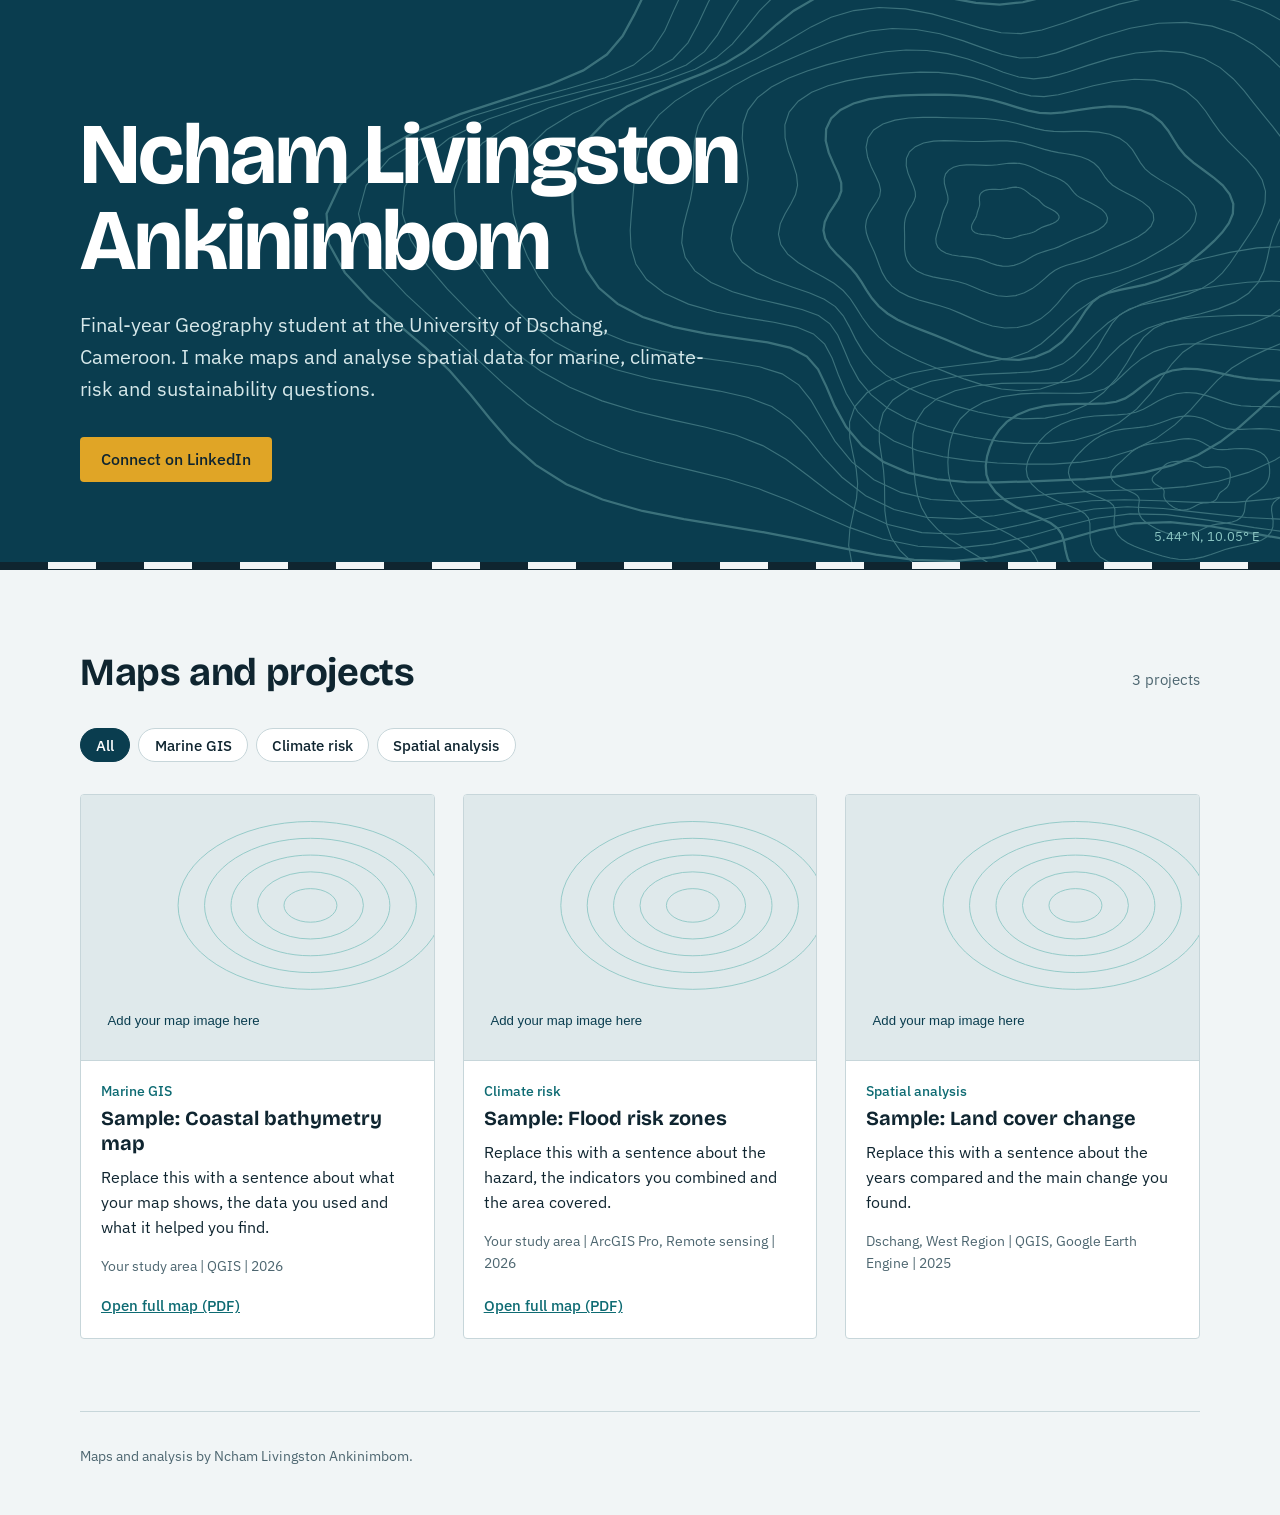
==== index.html @ 6f23597f "Add portfolio site" ====
<!DOCTYPE html>
<html lang="en">
<head>
  <meta charset="utf-8">
  <meta name="viewport" content="width=device-width, initial-scale=1">
  <title>Maps and spatial projects | Ncham Livingston Ankinimbom</title>
  <meta name="description" content="Portfolio of maps and GIS projects by Ncham Livingston Ankinimbom, Geography student at the University of Dschang.">
  <link rel="preconnect" href="https://fonts.googleapis.com">
  <link rel="preconnect" href="https://fonts.gstatic.com" crossorigin>
  <link href="https://fonts.googleapis.com/css2?family=Bricolage+Grotesque:opsz,wght@12..96,500;12..96,700&family=IBM+Plex+Sans:wght@400;500&display=swap" rel="stylesheet">
  <link rel="stylesheet" href="style.css">
</head>
<body>

  <header class="hero">
    <svg id="contours" class="contours" aria-hidden="true" focusable="false" preserveAspectRatio="xMidYMid slice"></svg>
    <div class="wrap hero-inner">
      <h1 id="site-name">Your name</h1>
      <p id="site-bio" class="bio"></p>
      <p class="links">
        <a id="link-linkedin" class="btn btn-solid" href="#" target="_blank" rel="noopener">Connect on LinkedIn</a>
        <a id="link-email" class="btn btn-line" href="#" hidden>Send an email</a>
      </p>
    </div>
    <p id="site-coords" class="coords"></p>
  </header>

  <div class="scalebar" aria-hidden="true"></div>

  <main class="wrap">
    <section aria-labelledby="gallery-title">
      <div class="gallery-head">
        <h2 id="gallery-title">Maps and projects</h2>
        <p id="count" class="count" aria-live="polite"></p>
      </div>

      <div id="filters" class="filters" role="group" aria-label="Filter projects by topic"></div>

      <ul id="grid" class="grid"></ul>
      <p id="empty" class="empty" hidden>No projects in this topic yet. Add one in projects.js.</p>
    </section>
  </main>

  <footer class="wrap footer">
    <p id="footer-text"></p>
  </footer>

  <dialog id="viewer" class="viewer" aria-labelledby="viewer-title">
    <button id="viewer-close" class="viewer-close" type="button">Close</button>
    <img id="viewer-img" alt="">
    <p id="viewer-title" class="viewer-title"></p>
  </dialog>

  <script src="projects.js"></script>
  <script src="script.js"></script>
</body>
</html>
---- style.css ----
:root {
  --paper: #f1f5f6;
  --ink: #0f2530;
  --muted: #4d6670;
  --line: #c7d6da;
  --deep: #0a3d4f;
  --teal: #0e6b73;
  --shallow: #8cc7c4;
  --marker: #e0a526;

  --display: "Bricolage Grotesque", "Segoe UI", system-ui, sans-serif;
  --body: "IBM Plex Sans", "Segoe UI", system-ui, sans-serif;
  color-scheme: light;
}

*, *::before, *::after { box-sizing: border-box; }

html { -webkit-text-size-adjust: 100%; }

body {
  margin: 0;
  background: var(--paper);
  color: var(--ink);
  font-family: var(--body);
  font-size: 1.0625rem;
  line-height: 1.6;
}

.wrap {
  width: min(1120px, 100% - 2.5rem);
  margin-inline: auto;
}

a { color: var(--teal); }

:focus-visible {
  outline: 3px solid var(--marker);
  outline-offset: 3px;
}

/* ---------- Hero ---------- */
.hero {
  position: relative;
  overflow: hidden;
  background: var(--deep);
  color: #fff;
  padding: clamp(3.5rem, 9vw, 7rem) 0 clamp(3rem, 7vw, 5rem);
}

.contours {
  position: absolute;
  inset: 0;
  width: 100%;
  height: 100%;
  fill: none;
  stroke: var(--shallow);
  stroke-width: 1;
  opacity: 0.38;
}

.hero-inner { position: relative; }

.hero h1 {
  margin: 0;
  max-width: 14ch;
  font-family: var(--display);
  font-weight: 700;
  font-size: clamp(2.6rem, 8vw, 5.4rem);
  line-height: 1;
  letter-spacing: -0.02em;
}

.bio {
  margin: 1.5rem 0 0;
  max-width: 52ch;
  font-size: clamp(1.05rem, 2.2vw, 1.25rem);
  color: #d6e8ea;
}

.links {
  display: flex;
  flex-wrap: wrap;
  gap: 0.75rem;
  margin: 2rem 0 0;
}

.btn {
  display: inline-block;
  padding: 0.7rem 1.2rem;
  border: 2px solid transparent;
  border-radius: 4px;
  font: 500 1rem/1.2 var(--body);
  text-decoration: none;
  cursor: pointer;
}

.btn-solid { background: var(--marker); color: var(--ink); }
.btn-solid:hover { background: #f0b83a; }

.btn-line { border-color: var(--shallow); color: #fff; }
.btn-line:hover { background: rgba(255, 255, 255, 0.1); }

.btn[hidden] { display: none; }

.coords {
  position: absolute;
  right: 1.25rem;
  bottom: 0.9rem;
  margin: 0;
  font-size: 0.8125rem;
  color: var(--shallow);
  font-variant-numeric: tabular-nums;
}

/* Scale bar used as the divider under the hero */
.scalebar {
  height: 8px;
  background:
    repeating-linear-gradient(90deg, var(--ink) 0 48px, var(--paper) 48px 96px);
  border-bottom: 1px solid var(--ink);
}

/* ---------- Gallery ---------- */
main { padding-block: clamp(2.5rem, 6vw, 4.5rem); }

.gallery-head {
  display: flex;
  flex-wrap: wrap;
  align-items: baseline;
  justify-content: space-between;
  gap: 0.5rem 1.5rem;
}

.gallery-head h2 {
  margin: 0;
  font-family: var(--display);
  font-weight: 700;
  font-size: clamp(1.7rem, 4vw, 2.4rem);
  letter-spacing: -0.01em;
}

.count { margin: 0; color: var(--muted); font-size: 0.95rem; }

.filters {
  display: flex;
  flex-wrap: wrap;
  gap: 0.5rem;
  margin: 1.5rem 0 2rem;
}

.chip {
  padding: 0.45rem 0.95rem;
  border: 1px solid var(--line);
  border-radius: 999px;
  background: #fff;
  color: var(--ink);
  font: 500 0.95rem/1.2 var(--body);
  cursor: pointer;
}

.chip:hover { border-color: var(--teal); }

.chip[aria-pressed="true"] {
  background: var(--deep);
  border-color: var(--deep);
  color: #fff;
}

.grid {
  display: grid;
  grid-template-columns: repeat(auto-fill, minmax(min(100%, 300px), 1fr));
  gap: 1.75rem;
  margin: 0;
  padding: 0;
  list-style: none;
}

.card {
  display: flex;
  flex-direction: column;
  background: #fff;
  border: 1px solid var(--line);
  border-radius: 4px;
  overflow: hidden;
}

.thumb {
  display: block;
  width: 100%;
  padding: 0;
  border: 0;
  border-bottom: 1px solid var(--line);
  background: #dfe9eb;
  cursor: zoom-in;
}

.thumb img {
  display: block;
  width: 100%;
  aspect-ratio: 4 / 3;
  object-fit: cover;
}

.card-body {
  display: flex;
  flex: 1;
  flex-direction: column;
  padding: 1.1rem 1.25rem 1.25rem;
}

.topic { margin: 0 0 0.25rem; color: var(--teal); font-weight: 500; font-size: 0.9rem; }

.card h3 {
  margin: 0;
  font-family: var(--display);
  font-weight: 700;
  font-size: 1.25rem;
  line-height: 1.25;
}

.desc { margin: 0.6rem 0 0; font-size: 0.98rem; color: var(--ink); }

.meta {
  margin: 0.9rem 0 0;
  font-size: 0.88rem;
  color: var(--muted);
}

.actions {
  display: flex;
  flex-wrap: wrap;
  gap: 0.5rem 1rem;
  margin: auto 0 0;
  padding-top: 1rem;
}

.actions a { font-weight: 500; font-size: 0.95rem; }

.empty { margin-top: 2rem; color: var(--muted); }

/* ---------- Footer ---------- */
.footer {
  padding-block: 2rem 3rem;
  border-top: 1px solid var(--line);
  color: var(--muted);
  font-size: 0.9rem;
}

.footer p { margin: 0; }

/* ---------- Image viewer ---------- */
.viewer {
  width: min(1100px, 96vw);
  max-height: 94vh;
  padding: 1rem;
  border: 0;
  border-radius: 4px;
  background: #fff;
}

.viewer::backdrop { background: rgba(10, 30, 40, 0.8); }

.viewer img {
  display: block;
  max-width: 100%;
  max-height: 78vh;
  margin: 2.5rem auto 0;
  object-fit: contain;
}

.viewer-title { margin: 0.75rem 0 0; font-weight: 500; text-align: center; }

.viewer-close {
  position: absolute;
  top: 0.75rem;
  right: 0.75rem;
  padding: 0.4rem 0.9rem;
  border: 1px solid var(--line);
  border-radius: 4px;
  background: #fff;
  font: 500 0.95rem/1.2 var(--body);
  cursor: pointer;
}

@media (max-width: 520px) {
  .coords { position: static; padding: 1.5rem 1.25rem 0; position: relative; }
}
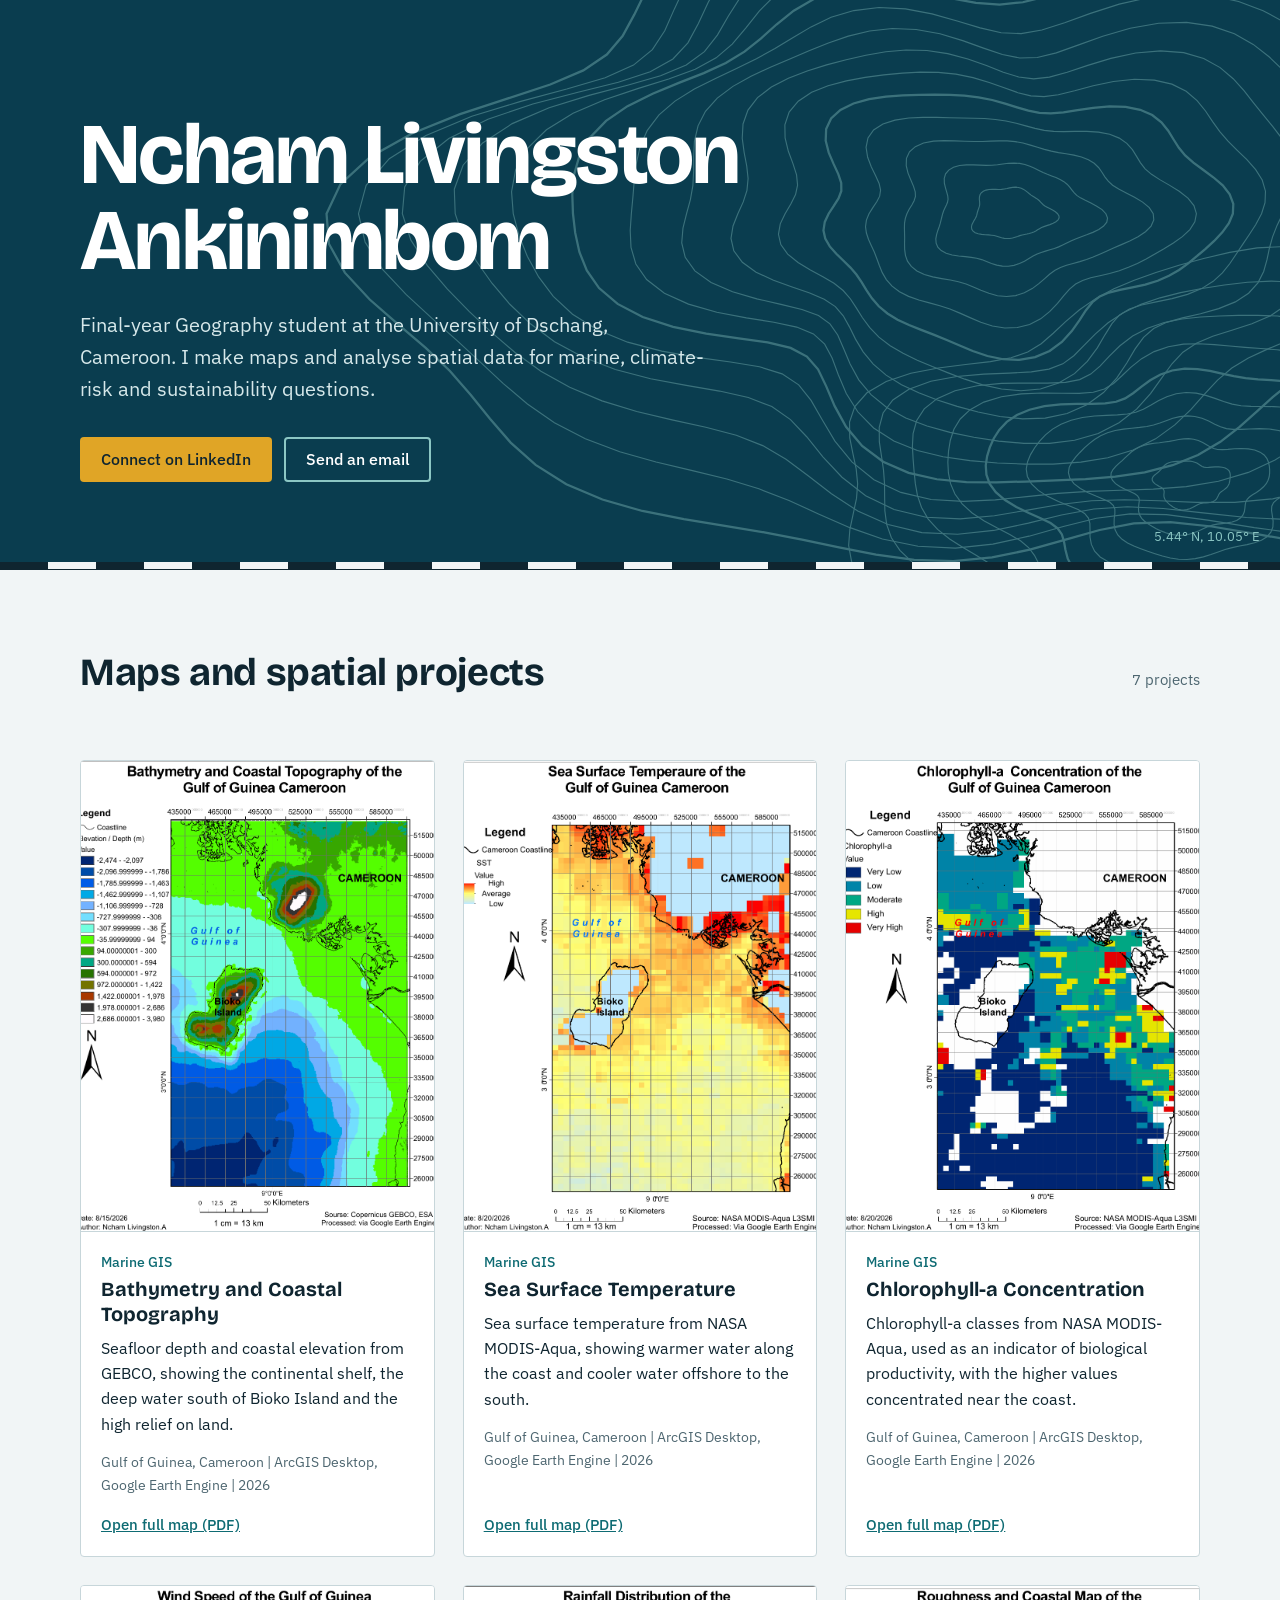
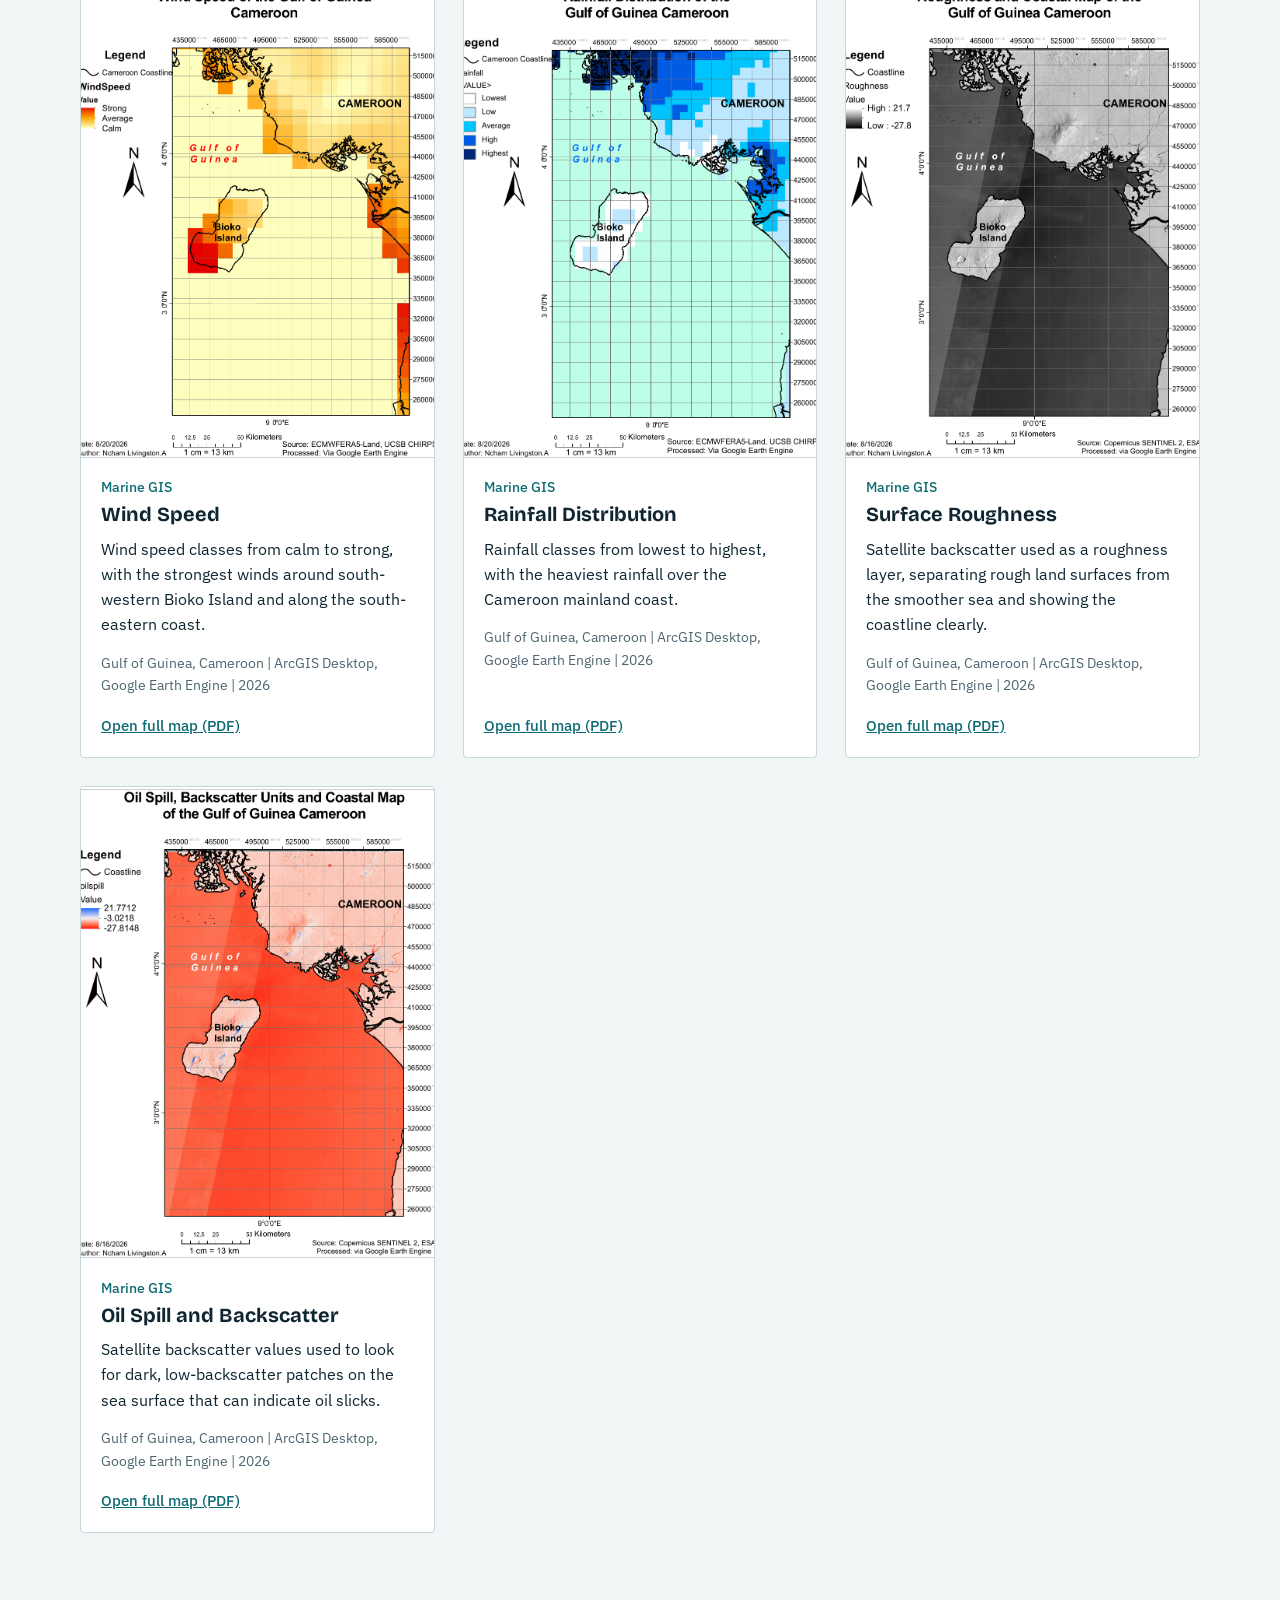
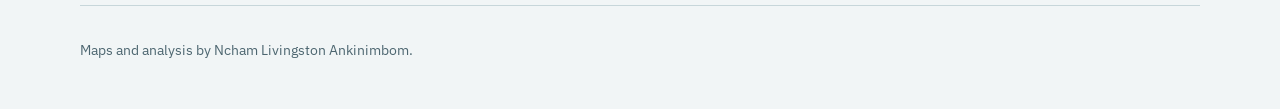
==== commit 6397fe6d: "add Linkedin preview image" ====
--- a/index.html
+++ b/index.html
@@ -5,6 +5,15 @@
   <meta name="viewport" content="width=device-width, initial-scale=1">
   <title>Maps and spatial projects | Ncham Livingston Ankinimbom</title>
   <meta name="description" content="Portfolio of maps and GIS projects by Ncham Livingston Ankinimbom, Geography student at the University of Dschang.">
+  <meta property="og:type" content="website">
+  <meta property="og:title" content="Maps and Spatial Projects">
+  <meta property="og:description" content="Marine GIS and spatial analysis maps of coastal and ocean environments in Cameroon, made with ArcGIS and Google Earth Engine.">
+  <meta property="og:url" content="https://livingstonncham.github.io/">
+  <meta property="og:image" content="https://livingstonncham.github.io/social-preview.png">
+  <meta property="og:image:width" content="1200">
+  <meta property="og:image:height" content="630">
+  <meta name="twitter:card" content="summary_large_image">
+  <meta name="twitter:image" content="https://livingstonncham.github.io/social-preview.png">
   <link rel="preconnect" href="https://fonts.googleapis.com">
   <link rel="preconnect" href="https://fonts.gstatic.com" crossorigin>
   <link href="https://fonts.googleapis.com/css2?family=Bricolage+Grotesque:opsz,wght@12..96,500;12..96,700&family=IBM+Plex+Sans:wght@400;500&display=swap" rel="stylesheet">
--- a/style.css
+++ b/style.css
@@ -197,8 +197,9 @@
 .thumb img {
   display: block;
   width: 100%;
-  aspect-ratio: 4 / 3;
+  aspect-ratio: 3 / 4;
   object-fit: cover;
+  object-position: top center;
 }
 
 .card-body {
